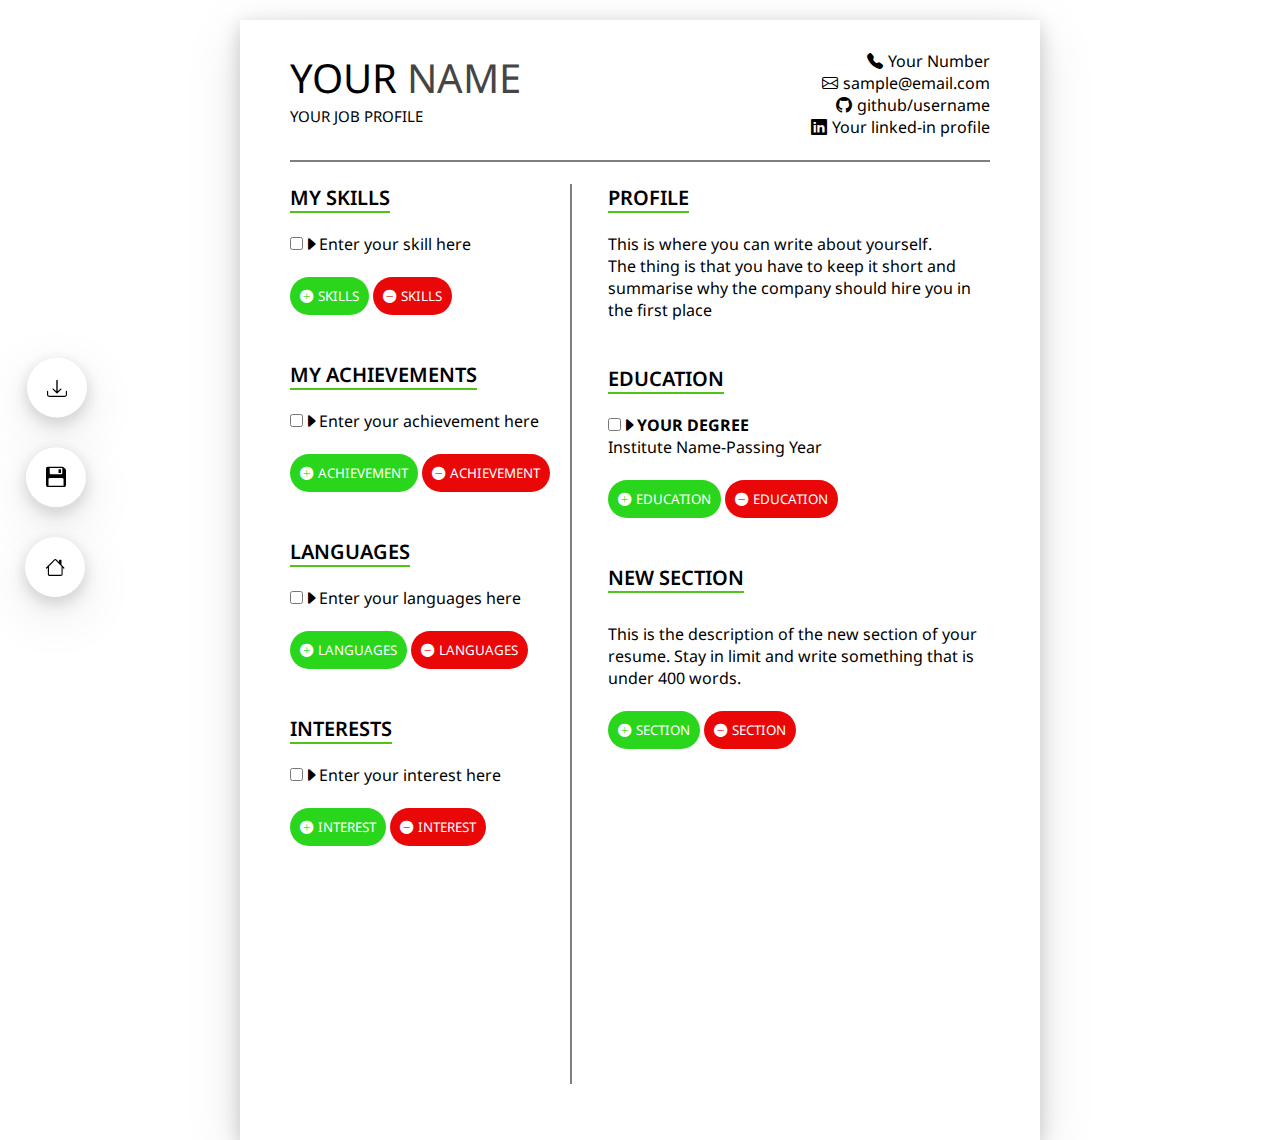
==== index.html @ 30d35d03 "changed file name from index(1).html to index.html" ====
<!DOCTYPE html>
<html lang="en">

<head>
    <meta charset="UTF-8">
    <meta name="viewport" content="width=device-width, initial-scale=1.0">
    <link rel="stylesheet" href="styles.css">
    <link rel="stylesheet" href="https://cdn.jsdelivr.net/npm/bootstrap-icons@1.11.3/font/bootstrap-icons.min.css">

    <title>Resume Builder</title>
</head>

<body>
    <div id="nav">
        <button id="print" class="navbtn" onclick="printpdf()"><i class="bi bi-download"></i></button>
        <form>
            <input type="hidden" id="custinfo" name="custinfo" >
        <button id="save" class="navbtn"><i class="bi bi-floppy2-fill"></i></button>
    </form>
        <button id="home" class="navbtn"><i class="bi bi-house"></i></button>
    </div>

    <div id="resume">
        <section class="print">
            <div class="head">
                <div class="headlft">
                    <span class="name" contenteditable="true">YOUR</span><span class="scdname"
                        contenteditable="true">NAME</span><br>
                    <span class="post" contenteditable="true">YOUR JOB PROFILE</span><br>
                </div>


                <div class="contact">
                    <span class="content" contenteditable="true"><span class="icons-cont"><i
                                class="bi bi-telephone-fill"></i></span>Your Number</span><br>
                    <span class="content" contenteditable="true"><span class="icons-cont"><i
                                class="bi bi-envelope"></i></span>sample@email.com</span><br>
                    <span class="content" contenteditable="true"><span class="icons-cont"><i
                                class="bi bi-github"></i></span>github/username</span><br>
                    <span class="content" contenteditable="true"><span class="icons-cont"><i
                                class="bi bi-linkedin"></i></span>Your linked-in profile</span><br>
                </div>
            </div>

            <br>
            <div class="line"></div><br>

            <div class="mainbody">
                <div class="leftside">
                    <span class="title">MY SKILLS</span><br><br>
                    <div>
                        <span id="skill"><input type="checkbox" class="input-checkbox" name="skill" id="diffskill"><i
                                class="bi bi-caret-right-fill"></i><span class="content" contenteditable="true">Enter
                                your skill here</span></span>
                        <div></div><br>
                        <button id="skilladdon" type="button" class="btntrue" onclick="()"><i
                                class="bi bi-plus-circle-fill"></i>SKILLS</button>
                        <button id="skilldel" type="button" class="btnfalse" onclick="()"><i
                                class="bi bi-dash-circle-fill"></i>SKILLS</button>
                        <div class="skills"></div>

                        <br><br><span class="title">MY ACHIEVEMENTS</span><br><br>
                        <div>
                            <span id="ach"><input type="checkbox" class="input-checkbox" name="achieve" id="diffach"><i
                                    class="bi bi-caret-right-fill"></i><span class="content"
                                    contenteditable="true">Enter your achievement here</span></span>
                            <div></div><br>
                            <button id="achieveaddon" type="button" class="btntrue" onclick="()"><i
                                    class="bi bi-plus-circle-fill"></i>ACHIEVEMENT</button>
                            <button id="achievedel" type="button" class="btnfalse" onclick="()"><i
                                    class="bi bi-dash-circle-fill"></i>ACHIEVEMENT</button>
                            <div class="achievement"></div>

                            <br><br><span class="title">LANGUAGES</span><br><br>
                            <div>
                                <span id="lang"><input type="checkbox" class="input-checkbox" name="language" id="difflang"><i
                                        class="bi bi-caret-right-fill"></i><span class="content"
                                        contenteditable="true">Enter your languages here</span></span>
                                <div></div><br>
                                <button id="langaddon" type="button" class="btntrue" onclick="()"><i
                                        class="bi bi-plus-circle-fill"></i>LANGUAGES</button>
                                <button id="langdel" type="button" class="btnfalse" onclick="()"><i
                                        class="bi bi-dash-circle-fill"></i>LANGUAGES</button>
                                <div class="languages"></div>

                                <br><br><span class="title">INTERESTS</span><br><br>
                                <div>
                                    <span id="int"><input type="checkbox" class="input-checkbox" name="interest" id="diffint"><i
                                            class="bi bi-caret-right-fill"></i><span class="content"
                                            contenteditable="true">Enter your interest here</span></span>
                                    <div></div><br>
                                    <button id="intaddon" type="button" class="btntrue" onclick="()"><i
                                            class="bi bi-plus-circle-fill"></i>INTEREST</button>
                                    <button id="intdel" type="button" class="btnfalse" onclick="()"><i
                                            class="bi bi-dash-circle-fill"></i>INTEREST</button>
                                    <div class="interests"></div><br><br>

                                    
                                    
                                </div>
                            </div>
                        </div>
                    </div>
                </div> 
                <div id="border"></div>
                <div class="rightside">
                    <span class="title">PROFILE</span><br><br>
                    <div contenteditable="true">
                        This is where you can write about yourself. <br> The thing is that you have to
                        keep it short and summarise why the company should hire you in the first place
                    </div>

                    <br><br><span class="title">EDUCATION</span><br><br>
                    <div id="education">
                        <span id="edu"><input type="checkbox" class="input-checkbox" name="educat" id="diffedu"><i
                                class="bi bi-caret-right-fill"></i><span contenteditable="true"><b>YOUR DEGREE</b></span><br><span class="content"
                                contenteditable="true">Institute Name</span>-<span contenteditable="true">Passing Year</span></span>
                        <div></div><br>
                        <button id="eduaddon" type="button" class="btntrue" onclick= "addedu()"><i
                                class="bi bi-plus-circle-fill"></i>EDUCATION</button>
                        <button id="edudel" type="button" class="btnfalse" onclick="()"><i
                                class="bi bi-dash-circle-fill"></i>EDUCATION</button>
                        <div class="education"></div>

                        <br><br><span class="title" contenteditable="true">NEW SECTION</span><br><br>
                        <div id="newsection">
                              
                            <div id="newsectdes" contenteditable="true">
                                This is the description of the new section of your resume.
                                Stay in limit and write something that is under 400 words.
                            </div><br>
                            <button id="newaddon" type="button" class="btntrue" onclick="()"><i
                                    class="bi bi-plus-circle-fill"></i>SECTION</button>
                            <button id="newdel" type="button" class="btnfalse" onclick="()"><i
                                    class="bi bi-dash-circle-fill"></i>SECTION</button>
                            <div class="newsection"></div>

                        </div>
                    </div>
                </div>  
            </section>
    </div>

    
</body>
<script src="script.js"></script>

</html>
---- styles.css ----
@import url('https://fonts.googleapis.com/css2?family=Noto+Sans:ital,wght@0,100..900;1,100..900&display=swap');


*{
    margin:0;
    padding:0;
    box-sizing:border-box;
    font-family:"Noto Sans"
}

html, body{
    height: 100%;
    width:100%;
    display: grid;
    place-items: center;
    
}

.none{
    display: none;
}

.navbtn{
    position: fixed;
    transform: translate(-40%,-4%);
    top: 40%;
    left: 4%;
    background-color: #fff;
    padding: 10px;
    border-radius: 50%;
    border:#fff 1px solid;
    height: 60px;
    width: 60px;
    font-weight: 600;
    font-size: 20px;
    transition: background-color, 350ms ease-in-out;
    box-shadow: rgba(17, 17, 26, 0.1) 0px 4px 16px, rgba(17, 17, 26, 0.1) 0px 8px 24px, rgba(17, 17, 26, 0.1) 0px 16px 56px;
}

.navbtn:nth-child(2){
    transform: translate(-50%,-4.4%);
    top: 50%;
    left: 4.4%;
    
}
.navbtn:nth-child(3){
    transform: translate(-60%,-4.8%);
    top: 60%;
    left: 4.8%;
    
}

.navbtn:hover{
    background-color: black;
    cursor: pointer;
    color: #fff;
}

#resume{
    margin-top: 20px;
    width: 800px;
    box-shadow: rgba(17, 17, 26, 0.1) 0px 4px 16px, rgba(17, 17, 26, 0.1) 0px 8px 24px, rgba(17, 17, 26, 0.1) 0px 16px 56px;
}

.print{
    background-color: #fff;
    padding: 30px 50px;
    height: 1120px;
}

.name{
    font-size: 40px;
    margin:0px 10px 0px 0px;
}

.scdname{
    font-size: 40px;
    color: rgb(70, 69, 69);
}

.post{
    padding-top: 5px;
    font-size: 15px;
}



.head{
    display: grid;
    grid-template-columns: 3fr 1.5fr;
    /* background-color: greenyellow; */
}



.head .contact{
    text-align: right;

}
.post{
    margin-top: 10px;
}

.contact{
    text-align: right;
    /* background-color: grey; */
    
}

.contact span:nth-child(2){
    margin-right: 5px;
}

.icons-cont{
    margin-right: 5px;
}

.title{
    font-size: 20px;
    font-weight: 600;
    border-bottom: 2px rgb(78, 197, 22) solid;
}

.btntrue{
    margin-bottom:2px;
    padding: 10px;
    border: none;
    border-radius: 20px;
    color: #fff;
    background-color: rgb(42, 214, 27);
    transition: background-color, 300ms ease-in-out;
    

}

.btnfalse{
    padding: 10px;
    border-radius: 20px;
    border: none;
    color: #fff;
    background-color: rgb(233, 7, 7);
    transition: background-color, 300ms ease-in-out;

}

.btnfalse>i, .btntrue>i{
    margin-right: 5px;
}

.btnfalse:hover{
    background-color: rgb(165, 0, 0) ;
    cursor: pointer;

}

.btntrue:hover{
    background-color: rgb(21, 158, 9);
    cursor: pointer;

}

.line{
    height: 2px;
    background-color: black;
    opacity: .5;
}

.mainbody{
    display: grid;
    grid-template-columns: 12fr 1fr 17fr;
    height: 900px;
}
.leftside{
    padding-right: 10px;
}

.rightside{
    padding-left: 15px;
}

#border{
    width: 2px;
    background-color: black;
    opacity: .5;

}

#newsectdes{
    margin-top: 10px;
}
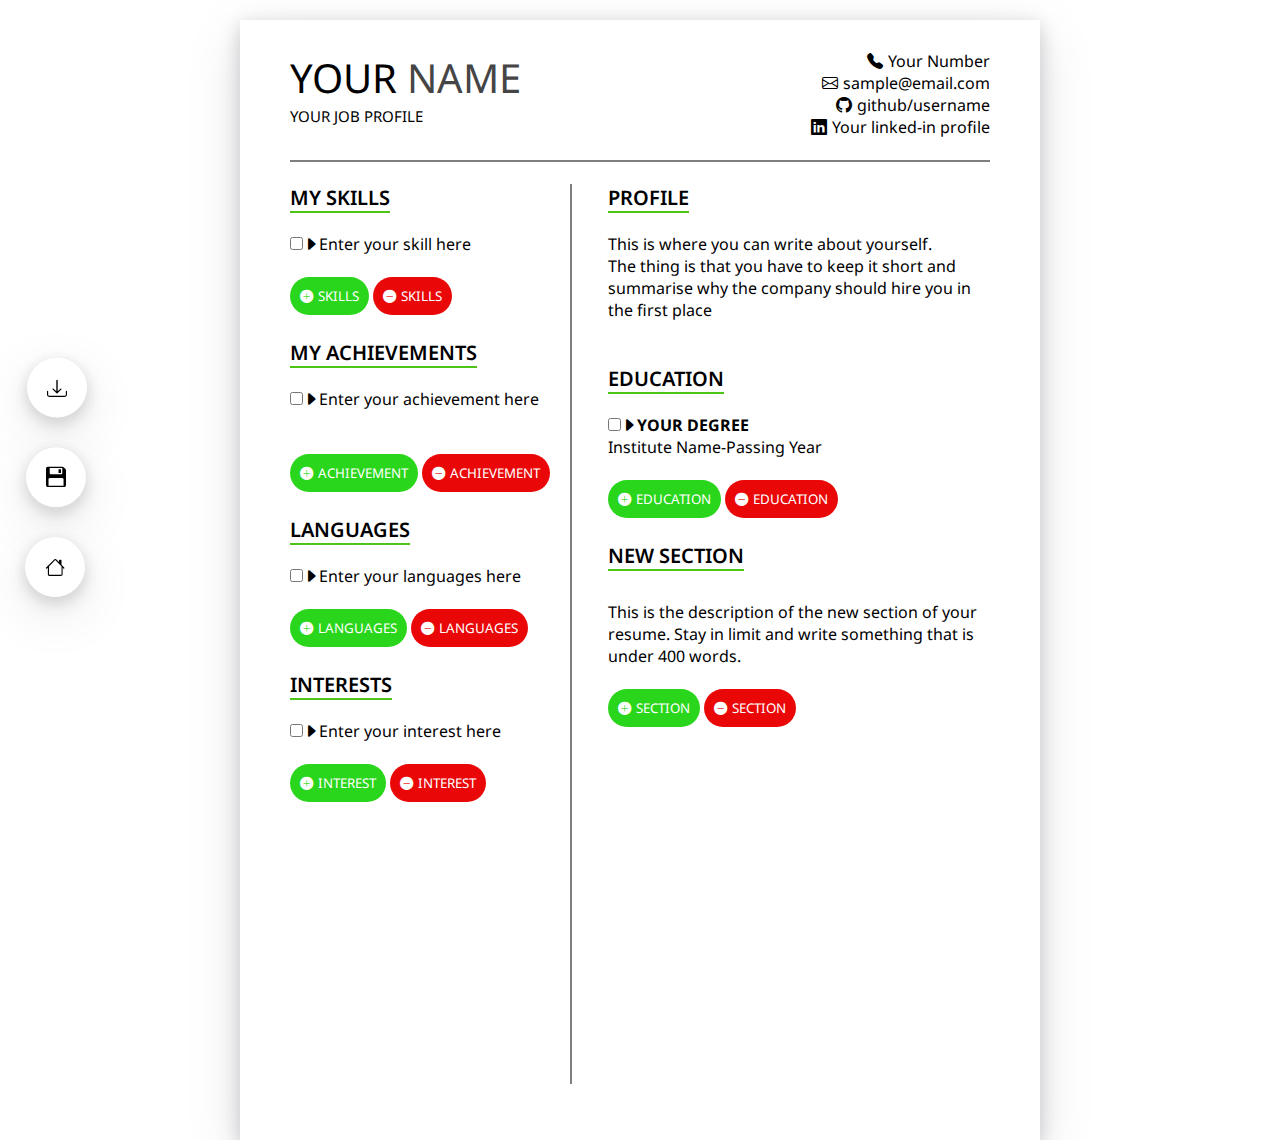
==== commit e149f299: "add function for addedu and remed" ====
--- a/index.html
+++ b/index.html
@@ -14,9 +14,9 @@
     <div id="nav">
         <button id="print" class="navbtn" onclick="printpdf()"><i class="bi bi-download"></i></button>
         <form>
-            <input type="hidden" id="custinfo" name="custinfo" >
-        <button id="save" class="navbtn"><i class="bi bi-floppy2-fill"></i></button>
-    </form>
+            <input type="hidden" id="custinfo" name="custinfo">
+            <button id="save" class="navbtn"><i class="bi bi-floppy2-fill"></i></button>
+        </form>
         <button id="home" class="navbtn"><i class="bi bi-house"></i></button>
     </div>
 
@@ -48,61 +48,62 @@
             <div class="mainbody">
                 <div class="leftside">
                     <span class="title">MY SKILLS</span><br><br>
-                    <div>
+                    <div id="skills">
+                        <div class="skillblock">
                         <span id="skill"><input type="checkbox" class="input-checkbox" name="skill" id="diffskill"><i
                                 class="bi bi-caret-right-fill"></i><span class="content" contenteditable="true">Enter
                                 your skill here</span></span>
-                        <div></div><br>
+                        </div><br>
+                    </div>
                         <button id="skilladdon" type="button" class="btntrue" onclick="()"><i
                                 class="bi bi-plus-circle-fill"></i>SKILLS</button>
                         <button id="skilldel" type="button" class="btnfalse" onclick="()"><i
                                 class="bi bi-dash-circle-fill"></i>SKILLS</button>
-                        <div class="skills"></div>
-
+                            
+        
                         <br><br><span class="title">MY ACHIEVEMENTS</span><br><br>
-                        <div>
-                            <span id="ach"><input type="checkbox" class="input-checkbox" name="achieve" id="diffach"><i
-                                    class="bi bi-caret-right-fill"></i><span class="content"
-                                    contenteditable="true">Enter your achievement here</span></span>
-                            <div></div><br>
+                    <div id="acheivements">
+                        <div class="achblock">
+                            <span id="ach"><input type="checkbox" class="input-checkbox" name="achieve"
+                                        id="diffach"><i class="bi bi-caret-right-fill"></i><span class="content"
+                                        contenteditable="true">Enter your achievement here</span></span>
+                        </div><br>
+                    </div><br>
                             <button id="achieveaddon" type="button" class="btntrue" onclick="()"><i
                                     class="bi bi-plus-circle-fill"></i>ACHIEVEMENT</button>
                             <button id="achievedel" type="button" class="btnfalse" onclick="()"><i
                                     class="bi bi-dash-circle-fill"></i>ACHIEVEMENT</button>
-                            <div class="achievement"></div>
 
                             <br><br><span class="title">LANGUAGES</span><br><br>
-                            <div>
-                                <span id="lang"><input type="checkbox" class="input-checkbox" name="language" id="difflang"><i
-                                        class="bi bi-caret-right-fill"></i><span class="content"
-                                        contenteditable="true">Enter your languages here</span></span>
-                                <div></div><br>
+                            <div id="languages">
+                                <div class="langblock">
+                                    <span id="lang"><input type="checkbox" class="input-checkbox" name="language"
+                                            id="difflang"><i class="bi bi-caret-right-fill"></i><span class="content"
+                                            contenteditable="true">Enter your languages here</span></span>
+                                </div>
+                            </div><br>
                                 <button id="langaddon" type="button" class="btntrue" onclick="()"><i
                                         class="bi bi-plus-circle-fill"></i>LANGUAGES</button>
                                 <button id="langdel" type="button" class="btnfalse" onclick="()"><i
                                         class="bi bi-dash-circle-fill"></i>LANGUAGES</button>
-                                <div class="languages"></div>
 
                                 <br><br><span class="title">INTERESTS</span><br><br>
-                                <div>
-                                    <span id="int"><input type="checkbox" class="input-checkbox" name="interest" id="diffint"><i
-                                            class="bi bi-caret-right-fill"></i><span class="content"
-                                            contenteditable="true">Enter your interest here</span></span>
-                                    <div></div><br>
+                                <div id="interests">
+                                    <div class="intblock">
+                                        <span id="int"><input type="checkbox" class="input-checkbox" name="interest"
+                                                id="diffint"><i class="bi bi-caret-right-fill"></i><span class="content"
+                                                contenteditable="true">Enter your interest here</span></span>
+                                    </div>
+                                </div><br>
                                     <button id="intaddon" type="button" class="btntrue" onclick="()"><i
                                             class="bi bi-plus-circle-fill"></i>INTEREST</button>
                                     <button id="intdel" type="button" class="btnfalse" onclick="()"><i
                                             class="bi bi-dash-circle-fill"></i>INTEREST</button>
-                                    <div class="interests"></div><br><br>
+                                    <br><br>
+                </div>
+                <div id="border"></div>
 
-                                    
-                                    
-                                </div>
-                            </div>
-                        </div>
-                    </div>
-                </div> 
-                <div id="border"></div>
+
                 <div class="rightside">
                     <span class="title">PROFILE</span><br><br>
                     <div contenteditable="true">
@@ -112,36 +113,40 @@
 
                     <br><br><span class="title">EDUCATION</span><br><br>
                     <div id="education">
-                        <span id="edu"><input type="checkbox" class="input-checkbox" name="educat" id="diffedu"><i
-                                class="bi bi-caret-right-fill"></i><span contenteditable="true"><b>YOUR DEGREE</b></span><br><span class="content"
-                                contenteditable="true">Institute Name</span>-<span contenteditable="true">Passing Year</span></span>
-                        <div></div><br>
-                        <button id="eduaddon" type="button" class="btntrue" onclick= "addedu()"><i
-                                class="bi bi-plus-circle-fill"></i>EDUCATION</button>
-                        <button id="edudel" type="button" class="btnfalse" onclick="()"><i
+                        <div class="edublock">
+                            <span id="edu"><input type="checkbox" class="input-checkbox" name="educat" id="diffedu"><i
+                                    class="bi bi-caret-right-fill"></i><span contenteditable="true"><b>YOUR
+                                        DEGREE</b></span><br><span class="content" contenteditable="true">Institute
+                                    Name</span>-<span contenteditable="true">Passing Year</span></span>
+                        </div><br>
+                    </div>  
+                        <button id="eduaddon" type="button" class="btntrue" onclick="addedu()"><i
+                            class="bi bi-plus-circle-fill"></i>EDUCATION</button>
+                            <button id="edudel" type="button" class="btnfalse" onclick="remedu(event)"><i
                                 class="bi bi-dash-circle-fill"></i>EDUCATION</button>
-                        <div class="education"></div>
+                            <br><br>
 
-                        <br><br><span class="title" contenteditable="true">NEW SECTION</span><br><br>
-                        <div id="newsection">
-                              
+                    <div id="newsection">
+                        <div class="newsecblock">
+                                <span class="title" contenteditable="true">NEW SECTION</span><br><br>
                             <div id="newsectdes" contenteditable="true">
-                                This is the description of the new section of your resume.
-                                Stay in limit and write something that is under 400 words.
-                            </div><br>
-                            <button id="newaddon" type="button" class="btntrue" onclick="()"><i
-                                    class="bi bi-plus-circle-fill"></i>SECTION</button>
-                            <button id="newdel" type="button" class="btnfalse" onclick="()"><i
-                                    class="bi bi-dash-circle-fill"></i>SECTION</button>
-                            <div class="newsection"></div>
-
+                            This is the description of the new section of your resume.
+                            Stay in limit and write something that is under 400 words.
+                            </div>
                         </div>
                     </div>
-                </div>  
-            </section>
+                    <br>
+                        <button id="newaddon" type="button" class="btntrue" onclick="()"><i
+                                class="bi bi-plus-circle-fill"></i>SECTION</button>
+                        <button id="newdel" type="button" class="btnfalse" onclick="()"><i
+                                class="bi bi-dash-circle-fill"></i>SECTION</button>
+
+                </div>
+            </div>
+        </section>
     </div>
 
-    
+
 </body>
 <script src="script.js"></script>
 
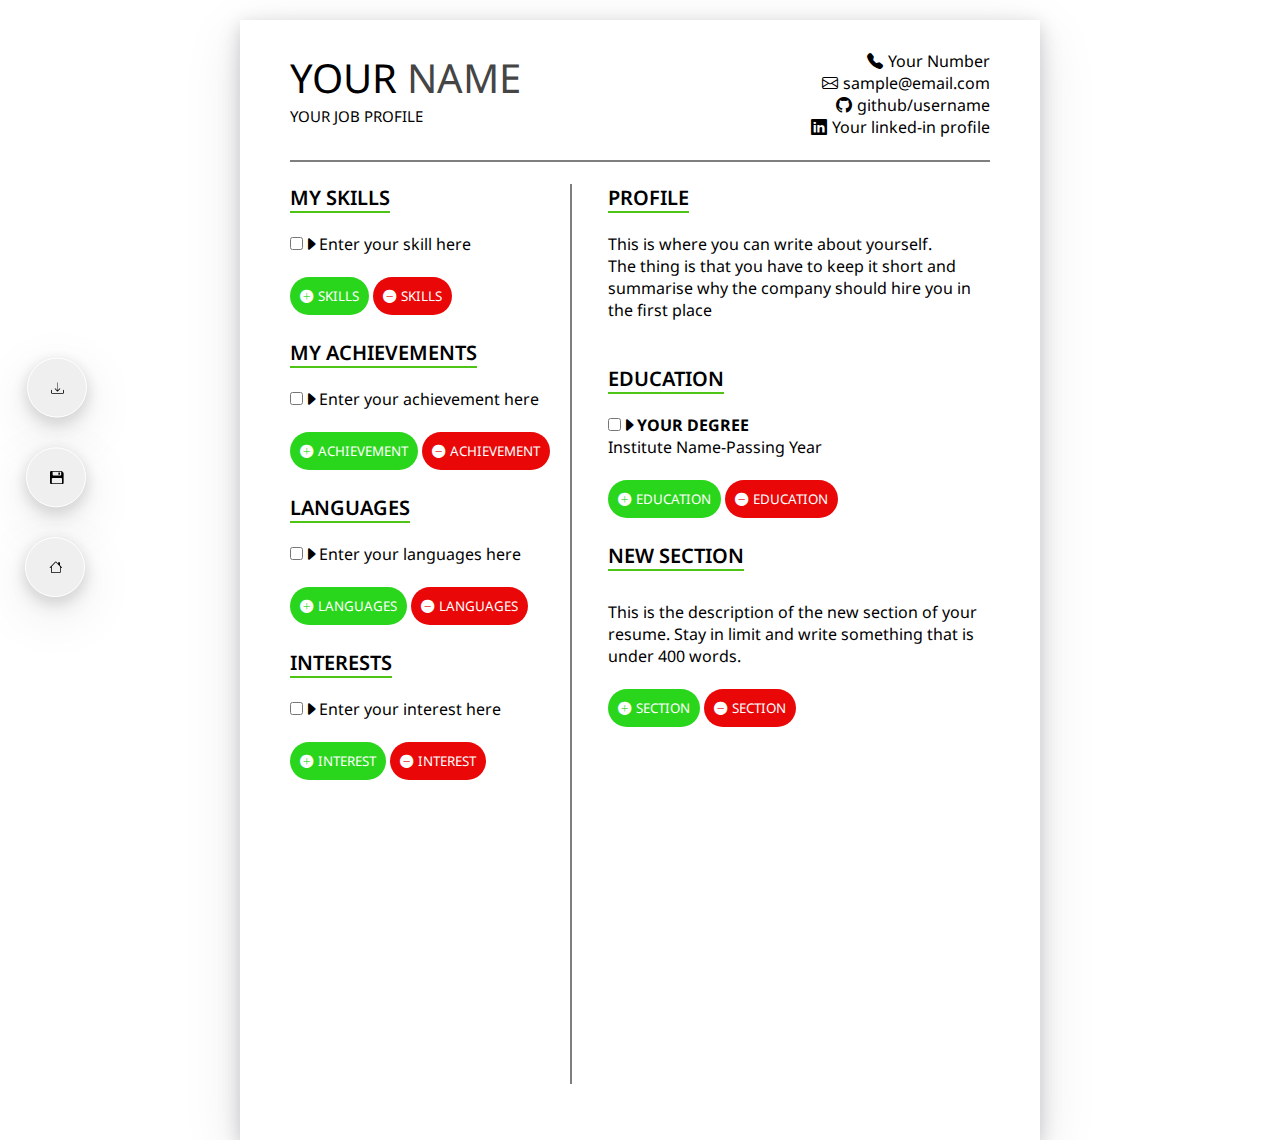
==== commit 964ca41e: "add and rem buttons not working properly" ====
--- a/index.html
+++ b/index.html
@@ -50,56 +50,52 @@
                     <span class="title">MY SKILLS</span><br><br>
                     <div id="skills">
                         <div class="skillblock">
-                        <span id="skill"><input type="checkbox" class="input-checkbox" name="skill" id="diffskill"><i
-                                class="bi bi-caret-right-fill"></i><span class="content" contenteditable="true">Enter
-                                your skill here</span></span>
+                            <span id="skill"><input type="checkbox" class="input-checkbox" name="skill"
+                                    id="diffskill"><i class="bi bi-caret-right-fill"></i><span class="content"
+                                    contenteditable="true">Enter
+                                    your skill here</span></span>
                         </div><br>
                     </div>
-                        <button id="skilladdon" type="button" class="btntrue" onclick="()"><i
-                                class="bi bi-plus-circle-fill"></i>SKILLS</button>
-                        <button id="skilldel" type="button" class="btnfalse" onclick="()"><i
-                                class="bi bi-dash-circle-fill"></i>SKILLS</button>
-                            
-        
-                        <br><br><span class="title">MY ACHIEVEMENTS</span><br><br>
-                    <div id="acheivements">
+                    <button id="skilladdon" type="button" class="btntrue" onclick="addskills()"><i
+                            class="bi bi-plus-circle-fill"></i>SKILLS</button>
+                    <button id="skilldel" type="button" class="btnfalse" onclick="remskills(event)"><i
+                            class="bi bi-dash-circle-fill"></i>SKILLS</button>
+
+
+                    <br><br><span class="title">MY ACHIEVEMENTS</span><br><br>
+                    <div id="achievements">
                         <div class="achblock">
-                            <span id="ach"><input type="checkbox" class="input-checkbox" name="achieve"
-                                        id="diffach"><i class="bi bi-caret-right-fill"></i><span class="content"
-                                        contenteditable="true">Enter your achievement here</span></span>
-                        </div><br>
+                            <span id="ach"><input type="checkbox" class="input-checkbox" name="achieve" id="diffach"><i class="bi bi-caret-right-fill"></i><span class="content" contenteditable="true">Enter your achievement here</span></span>
+                        </div>
                     </div><br>
-                            <button id="achieveaddon" type="button" class="btntrue" onclick="()"><i
-                                    class="bi bi-plus-circle-fill"></i>ACHIEVEMENT</button>
-                            <button id="achievedel" type="button" class="btnfalse" onclick="()"><i
-                                    class="bi bi-dash-circle-fill"></i>ACHIEVEMENT</button>
+                    <button id="achieveaddon" type="button" class="btntrue" onclick="addachieve()"><i class="bi bi-plus-circle-fill"></i>ACHIEVEMENT</button>
 
-                            <br><br><span class="title">LANGUAGES</span><br><br>
-                            <div id="languages">
-                                <div class="langblock">
-                                    <span id="lang"><input type="checkbox" class="input-checkbox" name="language"
-                                            id="difflang"><i class="bi bi-caret-right-fill"></i><span class="content"
-                                            contenteditable="true">Enter your languages here</span></span>
-                                </div>
-                            </div><br>
-                                <button id="langaddon" type="button" class="btntrue" onclick="()"><i
-                                        class="bi bi-plus-circle-fill"></i>LANGUAGES</button>
-                                <button id="langdel" type="button" class="btnfalse" onclick="()"><i
-                                        class="bi bi-dash-circle-fill"></i>LANGUAGES</button>
+                    <button id="achievedel" type="button" class="btnfalse" onclick="remachieve(event)"><i class="bi bi-dash-circle-fill"></i>ACHIEVEMENT</button>
 
-                                <br><br><span class="title">INTERESTS</span><br><br>
-                                <div id="interests">
-                                    <div class="intblock">
-                                        <span id="int"><input type="checkbox" class="input-checkbox" name="interest"
-                                                id="diffint"><i class="bi bi-caret-right-fill"></i><span class="content"
-                                                contenteditable="true">Enter your interest here</span></span>
-                                    </div>
-                                </div><br>
-                                    <button id="intaddon" type="button" class="btntrue" onclick="()"><i
-                                            class="bi bi-plus-circle-fill"></i>INTEREST</button>
-                                    <button id="intdel" type="button" class="btnfalse" onclick="()"><i
-                                            class="bi bi-dash-circle-fill"></i>INTEREST</button>
-                                    <br><br>
+                    <br><br><span class="title">LANGUAGES</span><br><br>
+                    <div id="languages">
+                        <div class="langblock">
+                            <span id="lang"><input type="checkbox" class="input-checkbox" name="language"
+                                    id="difflang"><i class="bi bi-caret-right-fill"></i><span class="content"
+                                    contenteditable="true">Enter your languages here</span></span>
+                        </div>
+                    </div><br>
+                    <button id="langaddon" type="button" class="btntrue" onclick="addlang()"><i
+                            class="bi bi-plus-circle-fill"></i>LANGUAGES</button>
+                    <button id="langdel" type="button" class="btnfalse" onclick="remlang(event)"><i
+                            class="bi bi-dash-circle-fill"></i>LANGUAGES</button>
+
+                    <br><br><span class="title">INTERESTS</span><br><br>
+                    <div id="interests">
+                        <div class="intblock">
+                        <span id="int"><input type="checkbox" class="input-checkbox" name="interest" id="diffint"><i class="bi bi-caret-right-fill"></i><span class="content" contenteditable="true">Enter your interest here</span></span>
+                        </div>
+                    </div><br>
+
+                    <button id="intaddon" type="button" class="btntrue" onclick="addint()"><i class="bi bi-plus-circle-fill"></i>INTEREST</button>
+                    
+                    <button id="intdel" type="button" class="btnfalse" onclick="remint(event)"><i class="bi bi-dash-circle-fill"></i>INTEREST</button>
+                    <br><br>
                 </div>
                 <div id="border"></div>
 
@@ -119,27 +115,27 @@
                                         DEGREE</b></span><br><span class="content" contenteditable="true">Institute
                                     Name</span>-<span contenteditable="true">Passing Year</span></span>
                         </div><br>
-                    </div>  
-                        <button id="eduaddon" type="button" class="btntrue" onclick="addedu()"><i
+                    </div>
+                    <button id="eduaddon" type="button" class="btntrue" onclick="addedu()"><i
                             class="bi bi-plus-circle-fill"></i>EDUCATION</button>
-                            <button id="edudel" type="button" class="btnfalse" onclick="remedu(event)"><i
-                                class="bi bi-dash-circle-fill"></i>EDUCATION</button>
-                            <br><br>
+                    <button id="edudel" type="button" class="btnfalse" onclick="remedu(event)"><i
+                            class="bi bi-dash-circle-fill"></i>EDUCATION</button>
+                    <br><br>
 
                     <div id="newsection">
                         <div class="newsecblock">
-                                <span class="title" contenteditable="true">NEW SECTION</span><br><br>
+                            <span class="title" contenteditable="true">NEW SECTION</span><br><br>
                             <div id="newsectdes" contenteditable="true">
-                            This is the description of the new section of your resume.
-                            Stay in limit and write something that is under 400 words.
+                                This is the description of the new section of your resume.
+                                Stay in limit and write something that is under 400 words.
                             </div>
                         </div>
                     </div>
                     <br>
-                        <button id="newaddon" type="button" class="btntrue" onclick="()"><i
-                                class="bi bi-plus-circle-fill"></i>SECTION</button>
-                        <button id="newdel" type="button" class="btnfalse" onclick="()"><i
-                                class="bi bi-dash-circle-fill"></i>SECTION</button>
+                    <button id="newaddon" type="button" class="btntrue" onclick="()"><i
+                            class="bi bi-plus-circle-fill"></i>SECTION</button>
+                    <button id="newdel" type="button" class="btnfalse" onclick="()"><i
+                            class="bi bi-dash-circle-fill"></i>SECTION</button>
 
                 </div>
             </div>
--- a/styles.css
+++ b/styles.css
@@ -26,15 +26,11 @@
     transform: translate(-40%,-4%);
     top: 40%;
     left: 4%;
-    background-color: #fff;
-    padding: 10px;
     border-radius: 50%;
     border:#fff 1px solid;
     height: 60px;
     width: 60px;
-    font-weight: 600;
-    font-size: 20px;
-    transition: background-color, 350ms ease-in-out;
+    transition: 350ms ease-in-out;
     box-shadow: rgba(17, 17, 26, 0.1) 0px 4px 16px, rgba(17, 17, 26, 0.1) 0px 8px 24px, rgba(17, 17, 26, 0.1) 0px 16px 56px;
 }
 
@@ -55,6 +51,8 @@
     background-color: black;
     cursor: pointer;
     color: #fff;
+    width: 75px;
+    height: 75px;
 }
 
 #resume{
